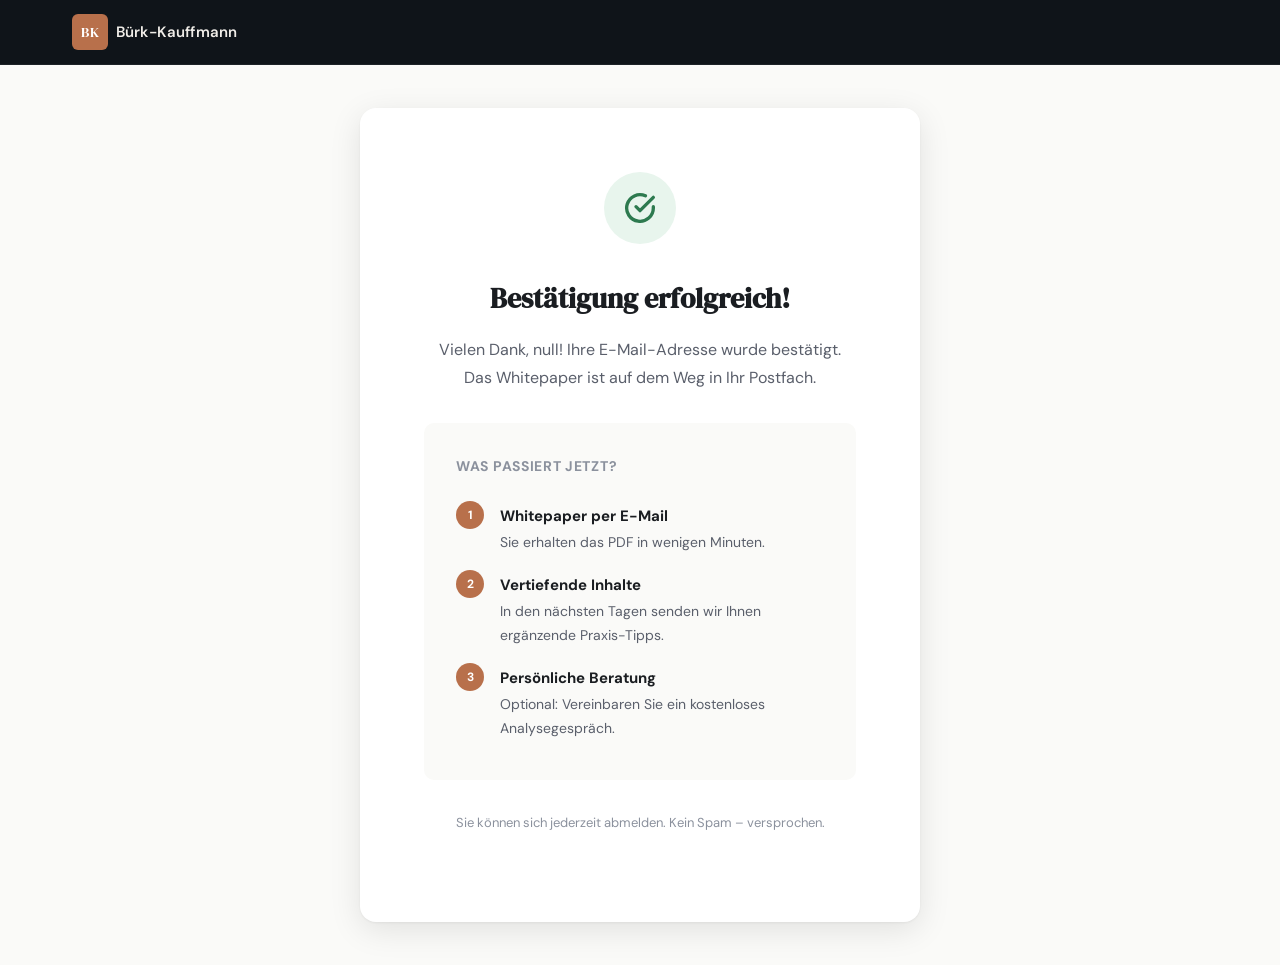
==== bestaetigt.html @ 732329d1 "Initial release: B2B Whitepaper Landingpage mit Brevo-Integration Made-with: Cursor" ====
<!DOCTYPE html>
<html lang="de">
<head>
    <meta charset="UTF-8">
    <meta name="viewport" content="width=device-width, initial-scale=1.0">
    <title>E-Mail bestätigt – Ihr Whitepaper</title>
    <link rel="preconnect" href="https://fonts.googleapis.com">
    <link rel="preconnect" href="https://fonts.gstatic.com" crossorigin>
    <link href="https://fonts.googleapis.com/css2?family=DM+Sans:wght@400;500;600;700&family=DM+Serif+Display&display=swap" rel="stylesheet">
    <link rel="stylesheet" href="css/landing.css">
    <style>
        .confirm-page {
            min-height: 100vh;
            display: flex;
            align-items: center;
            justify-content: center;
            background: var(--clr-bg);
            padding: var(--space-xl);
        }
        .confirm-card {
            background: var(--clr-surface);
            border-radius: var(--radius-lg);
            padding: var(--space-3xl);
            max-width: 560px;
            width: 100%;
            text-align: center;
            box-shadow: var(--shadow-card);
            animation: fadeInUp 0.6s var(--ease) both;
        }
        .confirm-icon {
            width: 72px;
            height: 72px;
            background: var(--clr-success-bg);
            border-radius: 50%;
            display: flex;
            align-items: center;
            justify-content: center;
            margin: 0 auto var(--space-xl);
            color: var(--clr-success);
        }
        .confirm-card h1 {
            font-family: var(--font-display);
            font-size: 1.75rem;
            margin-bottom: var(--space-md);
        }
        .confirm-card p {
            color: var(--clr-text-muted);
            font-size: 1rem;
            line-height: 1.7;
            margin-bottom: var(--space-lg);
        }
        .confirm-steps {
            text-align: left;
            background: var(--clr-bg);
            border-radius: var(--radius-md);
            padding: var(--space-xl);
            margin: var(--space-xl) 0;
        }
        .confirm-steps h3 {
            font-size: 0.875rem;
            font-weight: 700;
            text-transform: uppercase;
            letter-spacing: 0.05em;
            color: var(--clr-text-light);
            margin-bottom: var(--space-md);
        }
        .step {
            display: flex;
            gap: var(--space-md);
            padding: var(--space-sm) 0;
        }
        .step-num {
            flex-shrink: 0;
            width: 28px;
            height: 28px;
            background: var(--clr-accent);
            color: white;
            border-radius: 50%;
            display: flex;
            align-items: center;
            justify-content: center;
            font-size: 0.75rem;
            font-weight: 700;
        }
        .step-text {
            font-size: 0.9375rem;
            color: var(--clr-text);
            padding-top: 3px;
        }
        .step-text strong { display: block; margin-bottom: 2px; }
        .step-text span { color: var(--clr-text-muted); font-size: 0.875rem; }
    </style>
</head>
<body>
    <header class="site-header">
        <div class="container header-inner">
            <div class="logo">
                <span class="logo-mark">BK</span>
                <span class="logo-text">Bürk-Kauffmann</span>
            </div>
        </div>
    </header>

    <div class="confirm-page">
        <div class="confirm-card">
            <div class="confirm-icon">
                <svg width="32" height="32" viewBox="0 0 24 24" fill="none" stroke="currentColor" stroke-width="2.5" stroke-linecap="round" stroke-linejoin="round"><path d="M22 11.08V12a10 10 0 1 1-5.93-9.14"/><polyline points="22 4 12 14.01 9 11.01"/></svg>
            </div>

            <h1>Bestätigung erfolgreich!</h1>
            <p id="welcomeText">
                Vielen Dank für Ihre Bestätigung. Ihr Whitepaper ist auf dem Weg
                in Ihr Postfach.
            </p>

            <div class="confirm-steps">
                <h3>Was passiert jetzt?</h3>
                <div class="step">
                    <span class="step-num">1</span>
                    <div class="step-text">
                        <strong>Whitepaper per E-Mail</strong>
                        <span>Sie erhalten das PDF in wenigen Minuten.</span>
                    </div>
                </div>
                <div class="step">
                    <span class="step-num">2</span>
                    <div class="step-text">
                        <strong>Vertiefende Inhalte</strong>
                        <span>In den nächsten Tagen senden wir Ihnen ergänzende Praxis-Tipps.</span>
                    </div>
                </div>
                <div class="step">
                    <span class="step-num">3</span>
                    <div class="step-text">
                        <strong>Persönliche Beratung</strong>
                        <span>Optional: Vereinbaren Sie ein kostenloses Analysegespräch.</span>
                    </div>
                </div>
            </div>

            <p style="font-size: 0.8125rem; color: var(--clr-text-light);">
                Sie können sich jederzeit abmelden. Kein Spam – versprochen.
            </p>
        </div>
    </div>

    <script>
        var params = new URLSearchParams(window.location.search);
        var name = params.get('name');
        if (name) {
            document.getElementById('welcomeText').textContent =
                'Vielen Dank, ' + name + '! Ihre E-Mail-Adresse wurde bestätigt. Das Whitepaper ist auf dem Weg in Ihr Postfach.';
        }
    </script>

    <!-- Brevo Conversations Chatbot -->
    <script>
    (function(d, w, c) {
        w.BrevoConversationsID = '69a173bff9bed3281e0ba3ab';
        w[c] = w[c] || function() {
            (w[c].q = w[c].q || []).push(arguments);
        };
        var s = d.createElement('script');
        s.async = true;
        s.src = 'https://conversations-widget.brevo.com/brevo-conversations.js';
        if (d.head) d.head.appendChild(s);
    })(document, window, 'BrevoConversations');
    </script>
</body>
</html>
---- css/landing.css ----
/* ═══════════════════════════════════════════════════════════════
   B2B LEADGENERIERUNG – LANDING PAGE STYLES
   Ästhetik: Seriös, Vertrauen, Deutsche Ingenieursqualität
   Palette: Tiefes Anthrazit, warmes Kupfer, reines Weiß
   ═══════════════════════════════════════════════════════════════ */

/* ─── CSS CUSTOM PROPERTIES ─────────────────────────────────── */
:root {
    /* Farben */
    --clr-bg: #FAFAF8;
    --clr-surface: #FFFFFF;
    --clr-text: #1A1D21;
    --clr-text-muted: #5A5F6B;
    --clr-text-light: #8B919D;
    --clr-accent: #B8704B;
    --clr-accent-hover: #A35E3A;
    --clr-accent-soft: #F5EDE8;
    --clr-border: #E4E5E9;
    --clr-border-focus: #B8704B;
    --clr-success: #2D7A4F;
    --clr-success-bg: #E8F5ED;
    --clr-error: #C53030;
    --clr-error-bg: #FEF2F2;
    --clr-hero-bg: #0F1419;
    --clr-hero-text: #F0EDE8;
    --clr-hero-muted: #9BA3AF;

    /* Typografie */
    --font-display: 'DM Serif Display', Georgia, serif;
    --font-body: 'DM Sans', -apple-system, system-ui, sans-serif;

    /* Spacing */
    --space-xs: 0.25rem;
    --space-sm: 0.5rem;
    --space-md: 1rem;
    --space-lg: 1.5rem;
    --space-xl: 2rem;
    --space-2xl: 3rem;
    --space-3xl: 4rem;
    --space-4xl: 6rem;

    /* Radius */
    --radius-sm: 6px;
    --radius-md: 10px;
    --radius-lg: 16px;

    /* Schatten */
    --shadow-sm: 0 1px 3px rgba(0,0,0,0.06);
    --shadow-md: 0 4px 16px rgba(0,0,0,0.08);
    --shadow-lg: 0 12px 40px rgba(0,0,0,0.12);
    --shadow-card: 0 8px 32px rgba(0,0,0,0.10), 0 1px 3px rgba(0,0,0,0.06);

    /* Transitions */
    --ease: cubic-bezier(0.4, 0, 0.2, 1);
}

/* ─── RESET & BASE ──────────────────────────────────────────── */
*, *::before, *::after {
    box-sizing: border-box;
    margin: 0;
    padding: 0;
}

html {
    font-size: 16px;
    scroll-behavior: smooth;
    -webkit-font-smoothing: antialiased;
    -moz-osx-font-smoothing: grayscale;
}

body {
    font-family: var(--font-body);
    color: var(--clr-text);
    background: var(--clr-bg);
    line-height: 1.6;
    min-height: 100vh;
}

.container {
    width: 100%;
    max-width: 1200px;
    margin: 0 auto;
    padding: 0 var(--space-xl);
}

a {
    color: var(--clr-accent);
    text-decoration: none;
    transition: color 0.2s var(--ease);
}
a:hover { color: var(--clr-accent-hover); }

/* ─── HEADER ────────────────────────────────────────────────── */
.site-header {
    position: sticky;
    top: 0;
    z-index: 100;
    background: var(--clr-hero-bg);
    border-bottom: 1px solid rgba(255,255,255,0.06);
    backdrop-filter: blur(12px);
}

.header-inner {
    display: flex;
    align-items: center;
    justify-content: space-between;
    height: 64px;
}

.logo {
    display: flex;
    align-items: center;
    gap: var(--space-sm);
}

.logo-mark {
    display: inline-flex;
    align-items: center;
    justify-content: center;
    width: 36px;
    height: 36px;
    background: var(--clr-accent);
    color: white;
    font-family: var(--font-display);
    font-size: 0.875rem;
    border-radius: var(--radius-sm);
    letter-spacing: 0.5px;
}

.logo-text {
    color: var(--clr-hero-text);
    font-weight: 600;
    font-size: 0.9375rem;
    letter-spacing: 0.01em;
}

.header-tag {
    color: var(--clr-hero-muted);
    font-size: 0.8125rem;
    font-weight: 500;
    padding: var(--space-xs) var(--space-md);
    border: 1px solid rgba(255,255,255,0.1);
    border-radius: 100px;
}

/* ─── HERO SECTION ──────────────────────────────────────────── */
.hero {
    background: var(--clr-hero-bg);
    padding: var(--space-4xl) 0;
    position: relative;
    overflow: hidden;
}

/* Subtiles Hintergrund-Pattern */
.hero::before {
    content: '';
    position: absolute;
    inset: 0;
    background:
        radial-gradient(ellipse 80% 50% at 20% 40%, rgba(184,112,75,0.08) 0%, transparent 60%),
        radial-gradient(ellipse 60% 40% at 80% 60%, rgba(184,112,75,0.04) 0%, transparent 50%);
    pointer-events: none;
}

/* Feines Raster */
.hero::after {
    content: '';
    position: absolute;
    inset: 0;
    background-image:
        linear-gradient(rgba(255,255,255,0.02) 1px, transparent 1px),
        linear-gradient(90deg, rgba(255,255,255,0.02) 1px, transparent 1px);
    background-size: 60px 60px;
    pointer-events: none;
}

.hero-grid {
    display: grid;
    grid-template-columns: 1fr 440px;
    gap: var(--space-3xl);
    align-items: start;
    position: relative;
    z-index: 1;
}

/* ─── HERO CONTENT (Links) ──────────────────────────────────── */
.hero-content {
    padding-top: var(--space-lg);
}

.hero-badge {
    display: inline-block;
    font-size: 0.75rem;
    font-weight: 600;
    letter-spacing: 0.08em;
    text-transform: uppercase;
    color: var(--clr-accent);
    background: rgba(184,112,75,0.12);
    padding: var(--space-xs) var(--space-md);
    border-radius: 100px;
    margin-bottom: var(--space-lg);
    animation: fadeInUp 0.6s var(--ease) both;
}

.hero-title {
    font-family: var(--font-display);
    font-size: clamp(2.25rem, 4vw, 3.25rem);
    color: var(--clr-hero-text);
    line-height: 1.15;
    margin-bottom: var(--space-lg);
    animation: fadeInUp 0.6s var(--ease) 0.1s both;
}

.title-accent {
    display: block;
    color: var(--clr-accent);
}

.hero-subtitle {
    font-size: 1.0625rem;
    color: var(--clr-hero-muted);
    line-height: 1.7;
    max-width: 540px;
    margin-bottom: var(--space-2xl);
    animation: fadeInUp 0.6s var(--ease) 0.2s both;
}

/* ─── BENEFITS ──────────────────────────────────────────────── */
.hero-benefits {
    display: flex;
    flex-direction: column;
    gap: var(--space-md);
    margin-bottom: var(--space-2xl);
    animation: fadeInUp 0.6s var(--ease) 0.3s both;
}

.benefit-item {
    display: flex;
    align-items: flex-start;
    gap: var(--space-md);
}

.benefit-icon {
    flex-shrink: 0;
    display: flex;
    align-items: center;
    justify-content: center;
    width: 32px;
    height: 32px;
    background: rgba(184,112,75,0.15);
    color: var(--clr-accent);
    border-radius: 8px;
    margin-top: 2px;
}

.benefit-item strong {
    display: block;
    color: var(--clr-hero-text);
    font-size: 0.9375rem;
    font-weight: 600;
    margin-bottom: 2px;
}

.benefit-item span {
    color: var(--clr-hero-muted);
    font-size: 0.875rem;
}

/* ─── SOCIAL PROOF ──────────────────────────────────────────── */
.social-proof {
    display: flex;
    align-items: center;
    gap: var(--space-md);
    animation: fadeInUp 0.6s var(--ease) 0.4s both;
}

.proof-avatars {
    display: flex;
}

.avatar {
    width: 32px;
    height: 32px;
    border-radius: 50%;
    color: white;
    font-size: 0.6875rem;
    font-weight: 700;
    display: flex;
    align-items: center;
    justify-content: center;
    border: 2px solid var(--clr-hero-bg);
    margin-left: -8px;
}
.avatar:first-child { margin-left: 0; }

.social-proof p {
    color: var(--clr-hero-muted);
    font-size: 0.8125rem;
}
.social-proof strong {
    color: var(--clr-hero-text);
}

/* ─── FORM CARD (Rechts) ────────────────────────────────────── */
.hero-form-wrapper {
    animation: fadeInUp 0.6s var(--ease) 0.2s both;
}

.form-card {
    background: var(--clr-surface);
    border-radius: var(--radius-lg);
    padding: var(--space-2xl);
    box-shadow: var(--shadow-card);
    border: 1px solid rgba(255,255,255,0.08);
}

.form-header {
    margin-bottom: var(--space-xl);
}

.form-header h2 {
    font-family: var(--font-display);
    font-size: 1.375rem;
    color: var(--clr-text);
    margin-bottom: var(--space-xs);
}

.form-header p {
    color: var(--clr-text-muted);
    font-size: 0.875rem;
}

/* ─── FORM FIELDS ───────────────────────────────────────────── */
.form-row {
    display: grid;
    grid-template-columns: 1fr 1fr;
    gap: var(--space-md);
}

.form-group {
    margin-bottom: var(--space-md);
}

.form-group label {
    display: block;
    font-size: 0.8125rem;
    font-weight: 600;
    color: var(--clr-text);
    margin-bottom: var(--space-xs);
}

.required { color: var(--clr-accent); }

.form-group input[type="text"],
.form-group input[type="email"] {
    width: 100%;
    padding: 0.6875rem 0.875rem;
    font-family: var(--font-body);
    font-size: 0.9375rem;
    color: var(--clr-text);
    background: var(--clr-bg);
    border: 1.5px solid var(--clr-border);
    border-radius: var(--radius-sm);
    outline: none;
    transition: border-color 0.2s var(--ease), box-shadow 0.2s var(--ease);
}

.form-group input::placeholder {
    color: var(--clr-text-light);
}

.form-group input:focus {
    border-color: var(--clr-border-focus);
    box-shadow: 0 0 0 3px rgba(184,112,75,0.12);
}

.form-group input.invalid {
    border-color: var(--clr-error);
    box-shadow: 0 0 0 3px rgba(197,48,48,0.08);
}

.field-error {
    display: block;
    font-size: 0.75rem;
    color: var(--clr-error);
    margin-top: var(--space-xs);
    min-height: 0;
    transition: all 0.2s var(--ease);
}

/* ─── CONSENT CHECKBOX ──────────────────────────────────────── */
.consent-group {
    margin-top: var(--space-sm);
    margin-bottom: var(--space-lg);
}

.checkbox-label {
    display: flex;
    align-items: flex-start;
    gap: var(--space-sm);
    cursor: pointer;
    font-size: 0.8125rem !important;
    font-weight: 400 !important;
}

.checkbox-label input[type="checkbox"] {
    position: absolute;
    opacity: 0;
    width: 0;
    height: 0;
}

.checkbox-custom {
    flex-shrink: 0;
    width: 18px;
    height: 18px;
    border: 2px solid var(--clr-border);
    border-radius: 4px;
    margin-top: 1px;
    transition: all 0.2s var(--ease);
    position: relative;
}

.checkbox-label input:checked + .checkbox-custom {
    background: var(--clr-accent);
    border-color: var(--clr-accent);
}

.checkbox-label input:checked + .checkbox-custom::after {
    content: '';
    position: absolute;
    top: 2px;
    left: 5px;
    width: 5px;
    height: 9px;
    border: solid white;
    border-width: 0 2px 2px 0;
    transform: rotate(45deg);
}

.consent-text {
    color: var(--clr-text-muted);
    line-height: 1.5;
}

.consent-text a {
    text-decoration: underline;
    text-underline-offset: 2px;
}

/* ─── SUBMIT BUTTON ─────────────────────────────────────────── */
.submit-btn {
    width: 100%;
    padding: 0.875rem;
    font-family: var(--font-body);
    font-size: 0.9375rem;
    font-weight: 600;
    color: white;
    background: var(--clr-accent);
    border: none;
    border-radius: var(--radius-sm);
    cursor: pointer;
    transition: all 0.25s var(--ease);
    display: flex;
    align-items: center;
    justify-content: center;
    gap: var(--space-sm);
}

.submit-btn:hover {
    background: var(--clr-accent-hover);
    transform: translateY(-1px);
    box-shadow: 0 4px 12px rgba(184,112,75,0.3);
}

.submit-btn:active {
    transform: translateY(0);
}

.submit-btn:disabled {
    opacity: 0.6;
    cursor: not-allowed;
    transform: none;
}

.spinner {
    animation: spin 1s linear infinite;
}

@keyframes spin {
    from { transform: rotate(0deg); }
    to { transform: rotate(360deg); }
}

/* ─── SUCCESS / ERROR MESSAGES ──────────────────────────────── */
.success-message {
    text-align: center;
    padding: var(--space-xl) 0;
}

.success-icon {
    color: var(--clr-success);
    margin-bottom: var(--space-md);
}

.success-message h3 {
    font-family: var(--font-display);
    font-size: 1.375rem;
    margin-bottom: var(--space-sm);
}

.success-message p {
    color: var(--clr-text-muted);
    font-size: 0.9375rem;
    line-height: 1.6;
}

.success-message .hint {
    font-size: 0.8125rem;
    color: var(--clr-text-light);
    margin-top: var(--space-md);
    padding-top: var(--space-md);
    border-top: 1px solid var(--clr-border);
}

.error-message {
    padding: var(--space-md);
    background: var(--clr-error-bg);
    border: 1px solid rgba(197,48,48,0.15);
    border-radius: var(--radius-sm);
    margin-top: var(--space-md);
}

.error-message p {
    color: var(--clr-error);
    font-size: 0.875rem;
}

/* ─── TRUST SIGNALS ─────────────────────────────────────────── */
.trust-signals {
    display: flex;
    justify-content: center;
    gap: var(--space-xl);
    margin-top: var(--space-lg);
    padding-top: var(--space-md);
}

.trust-item {
    display: flex;
    align-items: center;
    gap: 6px;
    font-size: 0.75rem;
    color: var(--clr-hero-muted);
    font-weight: 500;
}

.trust-item svg {
    opacity: 0.6;
}

/* ─── CONTENT SECTION ───────────────────────────────────────── */
.content-section {
    padding: var(--space-4xl) 0;
    background: var(--clr-surface);
    border-top: 1px solid var(--clr-border);
}

.content-header {
    text-align: center;
    margin-bottom: var(--space-3xl);
}

.content-header h2 {
    font-family: var(--font-display);
    font-size: 1.75rem;
    margin-bottom: var(--space-sm);
}

.content-header p {
    color: var(--clr-text-muted);
    font-size: 1rem;
}

.chapters-grid {
    display: grid;
    grid-template-columns: repeat(4, 1fr);
    gap: var(--space-xl);
}

.chapter-card {
    padding: var(--space-xl);
    border: 1px solid var(--clr-border);
    border-radius: var(--radius-md);
    transition: all 0.3s var(--ease);
}

.chapter-card:hover {
    border-color: var(--clr-accent);
    box-shadow: var(--shadow-md);
    transform: translateY(-2px);
}

.chapter-num {
    display: inline-block;
    font-family: var(--font-display);
    font-size: 2rem;
    color: var(--clr-accent);
    opacity: 0.4;
    margin-bottom: var(--space-sm);
    line-height: 1;
}

.chapter-card h3 {
    font-size: 1rem;
    font-weight: 700;
    margin-bottom: var(--space-sm);
}

.chapter-card p {
    font-size: 0.875rem;
    color: var(--clr-text-muted);
    line-height: 1.6;
}

/* ─── FOOTER ────────────────────────────────────────────────── */
.site-footer {
    background: var(--clr-hero-bg);
    border-top: 1px solid rgba(255,255,255,0.06);
    padding: var(--space-xl) 0;
}

.footer-inner {
    display: flex;
    align-items: center;
    justify-content: space-between;
}

.footer-left {
    display: flex;
    align-items: center;
    gap: var(--space-sm);
    font-size: 0.8125rem;
    color: var(--clr-hero-muted);
}

.footer-divider { opacity: 0.3; }

.footer-links {
    display: flex;
    gap: var(--space-lg);
}

.footer-links a {
    font-size: 0.8125rem;
    color: var(--clr-hero-muted);
    transition: color 0.2s var(--ease);
}
.footer-links a:hover { color: var(--clr-hero-text); }

/* ─── ANIMATIONS ────────────────────────────────────────────── */
@keyframes fadeInUp {
    from {
        opacity: 0;
        transform: translateY(20px);
    }
    to {
        opacity: 1;
        transform: translateY(0);
    }
}

/* ─── RESPONSIVE ────────────────────────────────────────────── */
@media (max-width: 1024px) {
    .hero-grid {
        grid-template-columns: 1fr;
        gap: var(--space-2xl);
    }
    .hero-content {
        padding-top: 0;
        text-align: center;
    }
    .hero-subtitle { margin: 0 auto var(--space-2xl); }
    .hero-benefits { align-items: center; }
    .benefit-item { text-align: left; }
    .social-proof { justify-content: center; }
    .hero-form-wrapper { max-width: 500px; margin: 0 auto; }
    .chapters-grid { grid-template-columns: repeat(2, 1fr); }
}

@media (max-width: 640px) {
    .container { padding: 0 var(--space-md); }
    .hero { padding: var(--space-2xl) 0; }
    .form-row { grid-template-columns: 1fr; }
    .form-card { padding: var(--space-xl); }
    .chapters-grid { grid-template-columns: 1fr; }
    .trust-signals { flex-direction: column; align-items: center; gap: var(--space-sm); }
    .footer-inner { flex-direction: column; gap: var(--space-md); text-align: center; }
    .footer-left { flex-direction: column; }
}
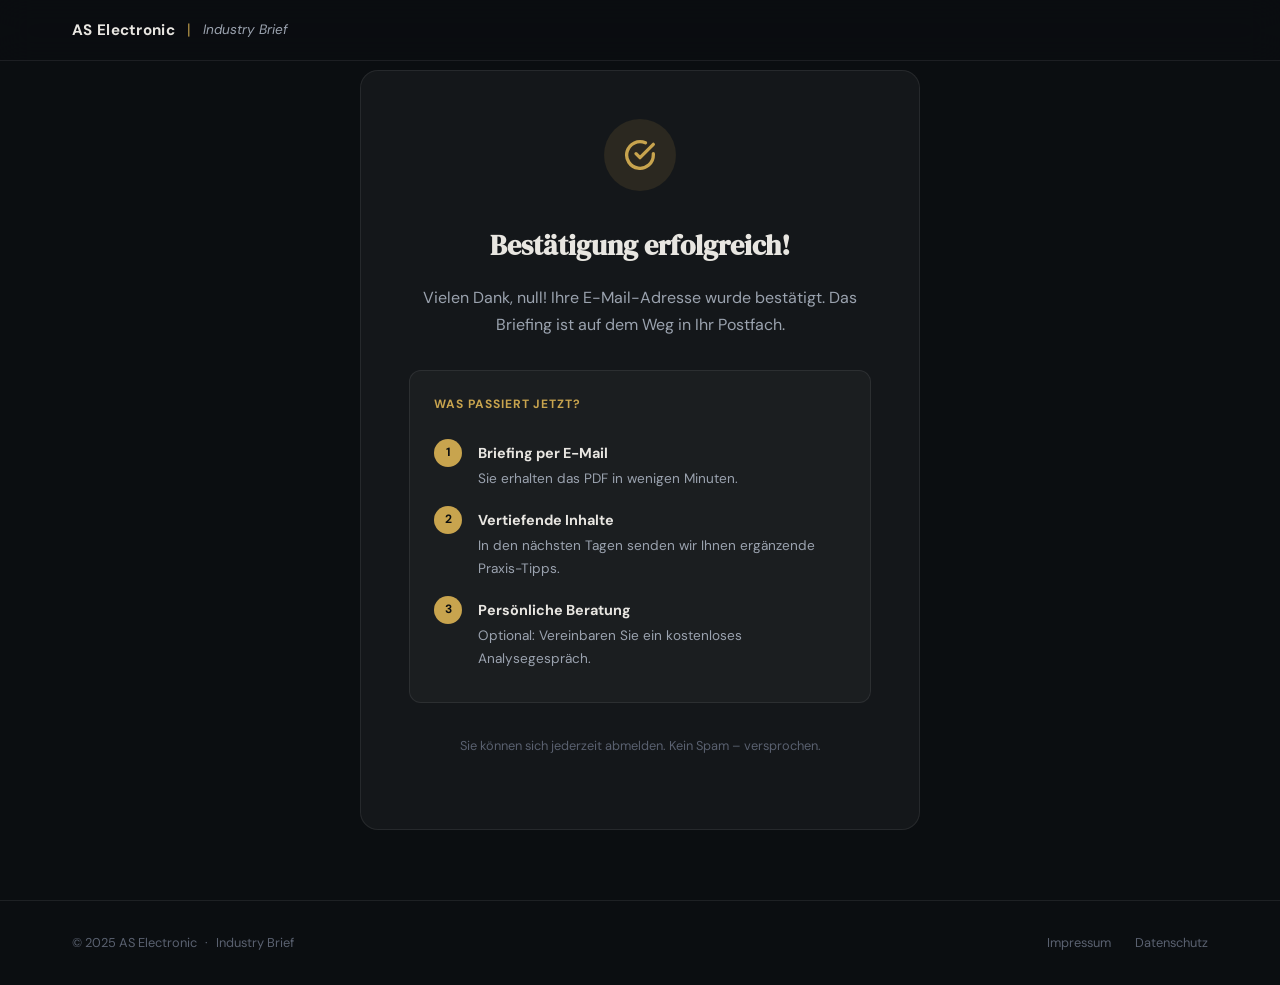
==== commit 13e7f933: "Komplettes Redesign: AS Electronic Industry Brief Landingpage - 9-Section Long-Form Layout mit dunkl" ====
--- a/bestaetigt.html
+++ b/bestaetigt.html
@@ -3,7 +3,7 @@
 <head>
     <meta charset="UTF-8">
     <meta name="viewport" content="width=device-width, initial-scale=1.0">
-    <title>E-Mail bestätigt – Ihr Whitepaper</title>
+    <title>E-Mail bestätigt – AS Electronic Industry Brief</title>
     <link rel="preconnect" href="https://fonts.googleapis.com">
     <link rel="preconnect" href="https://fonts.gstatic.com" crossorigin>
     <link href="https://fonts.googleapis.com/css2?family=DM+Sans:wght@400;500;600;700&family=DM+Serif+Display&display=swap" rel="stylesheet">
@@ -14,67 +14,73 @@
             display: flex;
             align-items: center;
             justify-content: center;
-            background: var(--clr-bg);
-            padding: var(--space-xl);
+            background: var(--bg-dark);
+            padding: 3rem 1rem;
         }
         .confirm-card {
-            background: var(--clr-surface);
+            background: rgba(255,255,255,0.04);
+            border: 1px solid var(--line);
             border-radius: var(--radius-lg);
-            padding: var(--space-3xl);
+            padding: 3rem;
             max-width: 560px;
             width: 100%;
             text-align: center;
-            box-shadow: var(--shadow-card);
-            animation: fadeInUp 0.6s var(--ease) both;
+            animation: fadeInUp 0.6s var(--ease-out) both;
+        }
+        @keyframes fadeInUp {
+            from { opacity: 0; transform: translateY(24px); }
+            to   { opacity: 1; transform: translateY(0); }
         }
         .confirm-icon {
             width: 72px;
             height: 72px;
-            background: var(--clr-success-bg);
+            background: var(--gold-soft);
             border-radius: 50%;
             display: flex;
             align-items: center;
             justify-content: center;
-            margin: 0 auto var(--space-xl);
-            color: var(--clr-success);
+            margin: 0 auto 2rem;
+            color: var(--gold);
         }
         .confirm-card h1 {
             font-family: var(--font-display);
             font-size: 1.75rem;
-            margin-bottom: var(--space-md);
+            color: var(--text-light);
+            margin-bottom: 1rem;
         }
         .confirm-card p {
-            color: var(--clr-text-muted);
+            color: var(--text-muted);
             font-size: 1rem;
             line-height: 1.7;
-            margin-bottom: var(--space-lg);
+            margin-bottom: 1.5rem;
         }
         .confirm-steps {
             text-align: left;
-            background: var(--clr-bg);
+            background: rgba(255,255,255,0.03);
+            border: 1px solid var(--line);
             border-radius: var(--radius-md);
-            padding: var(--space-xl);
-            margin: var(--space-xl) 0;
+            padding: 1.5rem;
+            margin: 2rem 0;
         }
         .confirm-steps h3 {
-            font-size: 0.875rem;
+            font-size: 0.75rem;
             font-weight: 700;
             text-transform: uppercase;
-            letter-spacing: 0.05em;
-            color: var(--clr-text-light);
-            margin-bottom: var(--space-md);
+            letter-spacing: 0.08em;
+            color: var(--gold);
+            margin-bottom: 1rem;
         }
         .step {
             display: flex;
-            gap: var(--space-md);
-            padding: var(--space-sm) 0;
+            gap: 1rem;
+            padding: 0.5rem 0;
         }
         .step-num {
             flex-shrink: 0;
             width: 28px;
             height: 28px;
-            background: var(--clr-accent);
-            color: white;
+            background: var(--gold);
+            color: var(--bg-dark);
             border-radius: 50%;
             display: flex;
             align-items: center;
@@ -83,21 +89,22 @@
             font-weight: 700;
         }
         .step-text {
-            font-size: 0.9375rem;
-            color: var(--clr-text);
+            font-size: 0.9rem;
+            color: var(--text-light);
             padding-top: 3px;
         }
         .step-text strong { display: block; margin-bottom: 2px; }
-        .step-text span { color: var(--clr-text-muted); font-size: 0.875rem; }
+        .step-text span { color: var(--text-muted); font-size: 0.85rem; }
     </style>
 </head>
 <body>
     <header class="site-header">
         <div class="container header-inner">
-            <div class="logo">
-                <span class="logo-mark">BK</span>
-                <span class="logo-text">Bürk-Kauffmann</span>
-            </div>
+            <a href="index.html" class="logo">
+                <span class="logo-mark">AS Electronic</span>
+                <span class="logo-sep">|</span>
+                <span class="logo-sub">Industry Brief</span>
+            </a>
         </div>
     </header>
 
@@ -109,7 +116,7 @@
 
             <h1>Bestätigung erfolgreich!</h1>
             <p id="welcomeText">
-                Vielen Dank für Ihre Bestätigung. Ihr Whitepaper ist auf dem Weg
+                Vielen Dank für Ihre Bestätigung. Das Industry Brief ist auf dem Weg
                 in Ihr Postfach.
             </p>
 
@@ -118,7 +125,7 @@
                 <div class="step">
                     <span class="step-num">1</span>
                     <div class="step-text">
-                        <strong>Whitepaper per E-Mail</strong>
+                        <strong>Briefing per E-Mail</strong>
                         <span>Sie erhalten das PDF in wenigen Minuten.</span>
                     </div>
                 </div>
@@ -138,18 +145,32 @@
                 </div>
             </div>
 
-            <p style="font-size: 0.8125rem; color: var(--clr-text-light);">
+            <p style="font-size:0.8rem; color:var(--text-dim);">
                 Sie können sich jederzeit abmelden. Kein Spam – versprochen.
             </p>
         </div>
     </div>
+
+    <footer class="site-footer">
+        <div class="container footer-inner">
+            <div class="footer-left">
+                <span>&copy; 2025 AS Electronic</span>
+                <span>·</span>
+                <span>Industry Brief</span>
+            </div>
+            <div class="footer-links">
+                <a href="#">Impressum</a>
+                <a href="#">Datenschutz</a>
+            </div>
+        </div>
+    </footer>
 
     <script>
         var params = new URLSearchParams(window.location.search);
         var name = params.get('name');
         if (name) {
             document.getElementById('welcomeText').textContent =
-                'Vielen Dank, ' + name + '! Ihre E-Mail-Adresse wurde bestätigt. Das Whitepaper ist auf dem Weg in Ihr Postfach.';
+                'Vielen Dank, ' + name + '! Ihre E-Mail-Adresse wurde bestätigt. Das Briefing ist auf dem Weg in Ihr Postfach.';
         }
     </script>
 
--- a/css/landing.css
+++ b/css/landing.css
@@ -1,405 +1,617 @@
 /* ═══════════════════════════════════════════════════════════════
-   B2B LEADGENERIERUNG – LANDING PAGE STYLES
-   Ästhetik: Seriös, Vertrauen, Deutsche Ingenieursqualität
-   Palette: Tiefes Anthrazit, warmes Kupfer, reines Weiß
+   AS ELECTRONIC | Industry Brief – Landing Page
+   Palette: Tiefes Schwarz, Gold-Akzent, technisch-serioes
    ═══════════════════════════════════════════════════════════════ */
 
-/* ─── CSS CUSTOM PROPERTIES ─────────────────────────────────── */
 :root {
-    /* Farben */
-    --clr-bg: #FAFAF8;
-    --clr-surface: #FFFFFF;
-    --clr-text: #1A1D21;
-    --clr-text-muted: #5A5F6B;
-    --clr-text-light: #8B919D;
-    --clr-accent: #B8704B;
-    --clr-accent-hover: #A35E3A;
-    --clr-accent-soft: #F5EDE8;
-    --clr-border: #E4E5E9;
-    --clr-border-focus: #B8704B;
-    --clr-success: #2D7A4F;
-    --clr-success-bg: #E8F5ED;
-    --clr-error: #C53030;
-    --clr-error-bg: #FEF2F2;
-    --clr-hero-bg: #0F1419;
-    --clr-hero-text: #F0EDE8;
-    --clr-hero-muted: #9BA3AF;
-
-    /* Typografie */
+    --bg-dark: #0B0E11;
+    --bg-dark2: #12161B;
+    --bg-light: #F7F7F5;
+    --bg-surface: #FFFFFF;
+    --gold: #C8A44E;
+    --gold-hover: #B8933E;
+    --gold-soft: rgba(200,164,78,0.12);
+    --gold-glow: rgba(200,164,78,0.25);
+    --text-light: #E8E6E1;
+    --text-muted: #9BA3AF;
+    --text-dim: #5A6170;
+    --text-dark: #1A1D21;
+    --text-dark-muted: #5A5F6B;
+    --line: rgba(255,255,255,0.08);
+    --line-light: #E4E5E9;
+    --success: #2D7A4F;
+    --success-bg: #E8F5ED;
+    --error: #C53030;
+    --error-bg: #FEF2F2;
+
     --font-display: 'DM Serif Display', Georgia, serif;
     --font-body: 'DM Sans', -apple-system, system-ui, sans-serif;
-
-    /* Spacing */
-    --space-xs: 0.25rem;
-    --space-sm: 0.5rem;
-    --space-md: 1rem;
-    --space-lg: 1.5rem;
-    --space-xl: 2rem;
-    --space-2xl: 3rem;
-    --space-3xl: 4rem;
-    --space-4xl: 6rem;
-
-    /* Radius */
+    --ease: cubic-bezier(0.4, 0, 0.2, 1);
+    --ease-out: cubic-bezier(0, 0, 0.2, 1);
+
     --radius-sm: 6px;
-    --radius-md: 10px;
-    --radius-lg: 16px;
-
-    /* Schatten */
-    --shadow-sm: 0 1px 3px rgba(0,0,0,0.06);
-    --shadow-md: 0 4px 16px rgba(0,0,0,0.08);
-    --shadow-lg: 0 12px 40px rgba(0,0,0,0.12);
-    --shadow-card: 0 8px 32px rgba(0,0,0,0.10), 0 1px 3px rgba(0,0,0,0.06);
-
-    /* Transitions */
-    --ease: cubic-bezier(0.4, 0, 0.2, 1);
-}
-
-/* ─── RESET & BASE ──────────────────────────────────────────── */
-*, *::before, *::after {
-    box-sizing: border-box;
-    margin: 0;
-    padding: 0;
-}
+    --radius-md: 12px;
+    --radius-lg: 18px;
+}
+
+*, *::before, *::after { box-sizing: border-box; margin: 0; padding: 0; }
 
 html {
     font-size: 16px;
     scroll-behavior: smooth;
     -webkit-font-smoothing: antialiased;
-    -moz-osx-font-smoothing: grayscale;
 }
 
 body {
     font-family: var(--font-body);
-    color: var(--clr-text);
-    background: var(--clr-bg);
+    color: var(--text-light);
+    background: var(--bg-dark);
     line-height: 1.6;
-    min-height: 100vh;
 }
 
 .container {
     width: 100%;
     max-width: 1200px;
     margin: 0 auto;
-    padding: 0 var(--space-xl);
-}
-
-a {
-    color: var(--clr-accent);
+    padding: 0 2rem;
+}
+
+a { color: var(--gold); text-decoration: none; transition: color .2s var(--ease); }
+a:hover { color: var(--gold-hover); }
+
+/* ─── HEADER ─────────────────────────────────────────────────── */
+.site-header {
+    position: fixed;
+    top: 0;
+    left: 0;
+    right: 0;
+    z-index: 100;
+    background: rgba(11,14,17,0.85);
+    backdrop-filter: blur(16px);
+    border-bottom: 1px solid var(--line);
+}
+
+.header-inner {
+    display: flex;
+    align-items: center;
+    justify-content: space-between;
+    height: 60px;
+}
+
+.logo {
+    display: flex;
+    align-items: center;
+    gap: 0.6rem;
     text-decoration: none;
-    transition: color 0.2s var(--ease);
-}
-a:hover { color: var(--clr-accent-hover); }
-
-/* ─── HEADER ────────────────────────────────────────────────── */
-.site-header {
-    position: sticky;
-    top: 0;
-    z-index: 100;
-    background: var(--clr-hero-bg);
-    border-bottom: 1px solid rgba(255,255,255,0.06);
-    backdrop-filter: blur(12px);
-}
-
-.header-inner {
-    display: flex;
-    align-items: center;
-    justify-content: space-between;
-    height: 64px;
-}
-
-.logo {
-    display: flex;
-    align-items: center;
-    gap: var(--space-sm);
 }
 
 .logo-mark {
-    display: inline-flex;
+    font-family: var(--font-body);
+    font-weight: 700;
+    font-size: 0.95rem;
+    color: var(--text-light);
+    letter-spacing: 0.02em;
+}
+
+.logo-sep {
+    color: var(--gold);
+    margin: 0 0.15rem;
+    font-weight: 300;
+}
+
+.logo-sub {
+    font-style: italic;
+    font-weight: 400;
+    color: var(--text-muted);
+    font-size: 0.85rem;
+}
+
+.header-cta {
+    font-size: 0.78rem;
+    font-weight: 600;
+    color: var(--gold);
+    border: 1px solid var(--gold-soft);
+    padding: 0.35rem 1rem;
+    border-radius: 100px;
+    transition: all .25s var(--ease);
+    text-decoration: none;
+}
+
+.header-cta:hover {
+    background: var(--gold-soft);
+    color: var(--gold);
+}
+
+/* ─── HERO ───────────────────────────────────────────────────── */
+.hero {
+    min-height: 100vh;
+    display: flex;
     align-items: center;
     justify-content: center;
-    width: 36px;
-    height: 36px;
-    background: var(--clr-accent);
-    color: white;
-    font-family: var(--font-display);
-    font-size: 0.875rem;
-    border-radius: var(--radius-sm);
-    letter-spacing: 0.5px;
-}
-
-.logo-text {
-    color: var(--clr-hero-text);
-    font-weight: 600;
-    font-size: 0.9375rem;
-    letter-spacing: 0.01em;
-}
-
-.header-tag {
-    color: var(--clr-hero-muted);
-    font-size: 0.8125rem;
-    font-weight: 500;
-    padding: var(--space-xs) var(--space-md);
-    border: 1px solid rgba(255,255,255,0.1);
-    border-radius: 100px;
-}
-
-/* ─── HERO SECTION ──────────────────────────────────────────── */
-.hero {
-    background: var(--clr-hero-bg);
-    padding: var(--space-4xl) 0;
+    text-align: center;
+    background: var(--bg-dark);
     position: relative;
     overflow: hidden;
-}
-
-/* Subtiles Hintergrund-Pattern */
+    padding: 6rem 2rem 4rem;
+}
+
 .hero::before {
     content: '';
     position: absolute;
     inset: 0;
     background:
-        radial-gradient(ellipse 80% 50% at 20% 40%, rgba(184,112,75,0.08) 0%, transparent 60%),
-        radial-gradient(ellipse 60% 40% at 80% 60%, rgba(184,112,75,0.04) 0%, transparent 50%);
+        radial-gradient(ellipse 60% 50% at 50% 40%, rgba(200,164,78,0.06) 0%, transparent 70%);
     pointer-events: none;
 }
 
-/* Feines Raster */
 .hero::after {
     content: '';
     position: absolute;
     inset: 0;
     background-image:
-        linear-gradient(rgba(255,255,255,0.02) 1px, transparent 1px),
-        linear-gradient(90deg, rgba(255,255,255,0.02) 1px, transparent 1px);
-    background-size: 60px 60px;
+        linear-gradient(rgba(255,255,255,0.025) 1px, transparent 1px),
+        linear-gradient(90deg, rgba(255,255,255,0.025) 1px, transparent 1px);
+    background-size: 80px 80px;
     pointer-events: none;
 }
 
-.hero-grid {
-    display: grid;
-    grid-template-columns: 1fr 440px;
-    gap: var(--space-3xl);
-    align-items: start;
+.hero-inner {
     position: relative;
     z-index: 1;
-}
-
-/* ─── HERO CONTENT (Links) ──────────────────────────────────── */
-.hero-content {
-    padding-top: var(--space-lg);
+    max-width: 860px;
 }
 
 .hero-badge {
+    display: inline-block;
+    font-size: 0.7rem;
+    font-weight: 600;
+    letter-spacing: 0.12em;
+    text-transform: uppercase;
+    color: var(--gold);
+    background: var(--gold-soft);
+    padding: 0.4rem 1.2rem;
+    border-radius: 100px;
+    margin-bottom: 2rem;
+}
+
+.hero-title {
+    font-family: var(--font-display);
+    font-size: clamp(2.5rem, 6vw, 4.5rem);
+    color: var(--text-light);
+    line-height: 1.1;
+    margin-bottom: 1.5rem;
+}
+
+.hero-title .accent {
+    color: var(--gold);
+}
+
+.hero-subtitle {
+    font-size: clamp(1rem, 2vw, 1.2rem);
+    color: var(--text-muted);
+    line-height: 1.7;
+    max-width: 640px;
+    margin: 0 auto 2.5rem;
+}
+
+.btn-hero {
+    display: inline-flex;
+    align-items: center;
+    gap: 0.5rem;
+    padding: 0.9rem 2.2rem;
+    font-family: var(--font-body);
+    font-size: 0.95rem;
+    font-weight: 600;
+    color: var(--bg-dark);
+    background: var(--gold);
+    border: none;
+    border-radius: var(--radius-sm);
+    cursor: pointer;
+    transition: all .3s var(--ease);
+    text-decoration: none;
+}
+
+.btn-hero:hover {
+    background: var(--gold-hover);
+    color: var(--bg-dark);
+    transform: translateY(-2px);
+    box-shadow: 0 8px 24px var(--gold-glow);
+}
+
+.btn-hero .arrow {
+    transition: transform .3s var(--ease);
+}
+
+.btn-hero:hover .arrow {
+    transform: translateY(3px);
+}
+
+/* ─── SECTION BASE ───────────────────────────────────────────── */
+.section-dark {
+    background: var(--bg-dark2);
+    color: var(--text-light);
+    padding: 6rem 0;
+}
+
+.section-light {
+    background: var(--bg-light);
+    color: var(--text-dark);
+    padding: 6rem 0;
+}
+
+.section-accent {
+    background: linear-gradient(135deg, var(--bg-dark2) 0%, #1a1610 100%);
+    color: var(--text-light);
+    padding: 6rem 0;
+    border-top: 1px solid var(--gold-soft);
+    border-bottom: 1px solid var(--gold-soft);
+}
+
+/* ─── TEASER SECTIONS (abwechselnd) ──────────────────────────── */
+.teaser-grid {
+    display: grid;
+    grid-template-columns: 1fr 1fr;
+    gap: 4rem;
+    align-items: center;
+}
+
+.teaser-grid.reverse .teaser-text { order: 2; }
+.teaser-grid.reverse .teaser-visual { order: 1; }
+
+.teaser-label {
+    font-size: 0.7rem;
+    font-weight: 600;
+    letter-spacing: 0.1em;
+    text-transform: uppercase;
+    color: var(--gold);
+    margin-bottom: 0.8rem;
+}
+
+.teaser-headline {
+    font-family: var(--font-display);
+    font-size: clamp(1.6rem, 3.5vw, 2.6rem);
+    line-height: 1.15;
+    margin-bottom: 1.2rem;
+}
+
+.section-light .teaser-headline { color: var(--text-dark); }
+.section-dark .teaser-headline { color: var(--text-light); }
+
+.teaser-body {
+    font-size: 1.05rem;
+    line-height: 1.8;
+    margin-bottom: 1.5rem;
+}
+
+.section-light .teaser-body { color: var(--text-dark-muted); }
+.section-dark .teaser-body { color: var(--text-muted); }
+
+.teaser-tag {
     display: inline-block;
     font-size: 0.75rem;
     font-weight: 600;
-    letter-spacing: 0.08em;
+    color: var(--gold);
+    border: 1px solid var(--gold-soft);
+    padding: 0.3rem 0.8rem;
+    border-radius: 100px;
+}
+
+.img-placeholder {
+    width: 100%;
+    aspect-ratio: 4/3;
+    background: var(--bg-dark);
+    border: 1px solid var(--line);
+    border-radius: var(--radius-lg);
+    display: flex;
+    align-items: center;
+    justify-content: center;
+    color: var(--text-dim);
+    font-size: 0.8rem;
+    font-weight: 500;
+    letter-spacing: 0.05em;
     text-transform: uppercase;
-    color: var(--clr-accent);
-    background: rgba(184,112,75,0.12);
-    padding: var(--space-xs) var(--space-md);
+    overflow: hidden;
+    position: relative;
+}
+
+.section-light .img-placeholder {
+    background: #EEECEA;
+    border-color: var(--line-light);
+    color: var(--text-dark-muted);
+}
+
+.img-placeholder::before {
+    content: '';
+    position: absolute;
+    inset: 0;
+    background:
+        linear-gradient(135deg, transparent 40%, rgba(200,164,78,0.04) 100%);
+}
+
+/* ─── VIDEO SECTION ──────────────────────────────────────────── */
+.video-wrapper {
+    max-width: 900px;
+    margin: 0 auto;
+}
+
+.video-placeholder {
+    width: 100%;
+    aspect-ratio: 16/9;
+    background: var(--bg-dark);
+    border: 1px solid var(--line);
+    border-radius: var(--radius-lg);
+    display: flex;
+    align-items: center;
+    justify-content: center;
+    cursor: pointer;
+    position: relative;
+    overflow: hidden;
+    transition: border-color .3s var(--ease);
+}
+
+.video-placeholder:hover {
+    border-color: var(--gold-soft);
+}
+
+.play-btn {
+    width: 80px;
+    height: 80px;
+    background: var(--gold);
+    border-radius: 50%;
+    display: flex;
+    align-items: center;
+    justify-content: center;
+    transition: all .3s var(--ease);
+    z-index: 1;
+}
+
+.play-btn svg {
+    margin-left: 4px;
+}
+
+.video-placeholder:hover .play-btn {
+    transform: scale(1.1);
+    box-shadow: 0 0 40px var(--gold-glow);
+}
+
+.video-caption {
+    text-align: center;
+    margin-top: 1.5rem;
+    font-size: 1rem;
+    color: var(--text-muted);
+}
+
+/* ─── STATS / COUNTER ────────────────────────────────────────── */
+.stats-grid {
+    display: grid;
+    grid-template-columns: repeat(4, 1fr);
+    gap: 2rem;
+}
+
+.stat-card {
+    text-align: center;
+    padding: 2rem 1rem;
+}
+
+.stat-number {
+    font-family: var(--font-display);
+    font-size: clamp(2.2rem, 4vw, 3.5rem);
+    color: var(--gold);
+    line-height: 1;
+    margin-bottom: 0.6rem;
+}
+
+.stat-label {
+    font-size: 0.85rem;
+    color: var(--text-dark-muted);
+    line-height: 1.5;
+}
+
+.stat-footnote {
+    text-align: center;
+    font-size: 0.7rem;
+    color: var(--text-dim);
+    margin-top: 1rem;
+}
+
+/* ─── DUAL TEASER CARDS ──────────────────────────────────────── */
+.dual-grid {
+    display: grid;
+    grid-template-columns: 1fr 1fr;
+    gap: 2rem;
+}
+
+.dual-card {
+    background: rgba(255,255,255,0.03);
+    border: 1px solid var(--line);
+    border-radius: var(--radius-lg);
+    padding: 2.5rem;
+    transition: all .35s var(--ease);
+}
+
+.dual-card:hover {
+    border-color: var(--gold-soft);
+    background: rgba(200,164,78,0.04);
+    transform: translateY(-4px);
+}
+
+.dual-card-label {
+    font-size: 0.65rem;
+    font-weight: 600;
+    letter-spacing: 0.1em;
+    text-transform: uppercase;
+    color: var(--gold);
+    margin-bottom: 0.8rem;
+}
+
+.dual-card-title {
+    font-family: var(--font-display);
+    font-size: clamp(1.3rem, 2.5vw, 1.8rem);
+    color: var(--text-light);
+    line-height: 1.2;
+    margin-bottom: 1rem;
+}
+
+.dual-card-body {
+    font-size: 0.92rem;
+    color: var(--text-muted);
+    line-height: 1.7;
+}
+
+.dual-card-tags {
+    display: flex;
+    gap: 0.5rem;
+    flex-wrap: wrap;
+    margin-top: 1.2rem;
+}
+
+.dual-card-tags span {
+    font-size: 0.68rem;
+    color: var(--text-dim);
+    border: 1px solid var(--line);
+    padding: 0.2rem 0.6rem;
     border-radius: 100px;
-    margin-bottom: var(--space-lg);
-    animation: fadeInUp 0.6s var(--ease) both;
-}
-
-.hero-title {
+}
+
+/* ─── LIFECYCLE / FULL-WIDTH QUOTE ───────────────────────────── */
+.quote-section {
+    text-align: center;
+    max-width: 800px;
+    margin: 0 auto;
+}
+
+.quote-headline {
     font-family: var(--font-display);
-    font-size: clamp(2.25rem, 4vw, 3.25rem);
-    color: var(--clr-hero-text);
+    font-size: clamp(1.8rem, 4vw, 3rem);
     line-height: 1.15;
-    margin-bottom: var(--space-lg);
-    animation: fadeInUp 0.6s var(--ease) 0.1s both;
-}
-
-.title-accent {
-    display: block;
-    color: var(--clr-accent);
-}
-
-.hero-subtitle {
-    font-size: 1.0625rem;
-    color: var(--clr-hero-muted);
-    line-height: 1.7;
-    max-width: 540px;
-    margin-bottom: var(--space-2xl);
-    animation: fadeInUp 0.6s var(--ease) 0.2s both;
-}
-
-/* ─── BENEFITS ──────────────────────────────────────────────── */
-.hero-benefits {
-    display: flex;
-    flex-direction: column;
-    gap: var(--space-md);
-    margin-bottom: var(--space-2xl);
-    animation: fadeInUp 0.6s var(--ease) 0.3s both;
-}
-
-.benefit-item {
-    display: flex;
-    align-items: flex-start;
-    gap: var(--space-md);
-}
-
-.benefit-icon {
-    flex-shrink: 0;
-    display: flex;
-    align-items: center;
-    justify-content: center;
-    width: 32px;
-    height: 32px;
-    background: rgba(184,112,75,0.15);
-    color: var(--clr-accent);
-    border-radius: 8px;
-    margin-top: 2px;
-}
-
-.benefit-item strong {
-    display: block;
-    color: var(--clr-hero-text);
-    font-size: 0.9375rem;
-    font-weight: 600;
-    margin-bottom: 2px;
-}
-
-.benefit-item span {
-    color: var(--clr-hero-muted);
-    font-size: 0.875rem;
-}
-
-/* ─── SOCIAL PROOF ──────────────────────────────────────────── */
-.social-proof {
-    display: flex;
-    align-items: center;
-    gap: var(--space-md);
-    animation: fadeInUp 0.6s var(--ease) 0.4s both;
-}
-
-.proof-avatars {
-    display: flex;
-}
-
-.avatar {
-    width: 32px;
-    height: 32px;
-    border-radius: 50%;
-    color: white;
-    font-size: 0.6875rem;
-    font-weight: 700;
-    display: flex;
-    align-items: center;
-    justify-content: center;
-    border: 2px solid var(--clr-hero-bg);
-    margin-left: -8px;
-}
-.avatar:first-child { margin-left: 0; }
-
-.social-proof p {
-    color: var(--clr-hero-muted);
-    font-size: 0.8125rem;
-}
-.social-proof strong {
-    color: var(--clr-hero-text);
-}
-
-/* ─── FORM CARD (Rechts) ────────────────────────────────────── */
-.hero-form-wrapper {
-    animation: fadeInUp 0.6s var(--ease) 0.2s both;
-}
-
+    margin-bottom: 1.5rem;
+}
+
+.section-light .quote-headline { color: var(--text-dark); }
+
+.quote-body {
+    font-size: 1.15rem;
+    line-height: 1.8;
+    margin-bottom: 2rem;
+}
+
+.section-light .quote-body { color: var(--text-dark-muted); }
+
+/* ─── CTA / DOWNLOAD SECTION ────────────────────────────────── */
+.cta-section {
+    background: linear-gradient(160deg, #1a1610 0%, var(--bg-dark2) 50%, #0f1114 100%);
+    padding: 6rem 0;
+    position: relative;
+    overflow: hidden;
+}
+
+.cta-section::before {
+    content: '';
+    position: absolute;
+    top: 0;
+    left: 50%;
+    transform: translateX(-50%);
+    width: 600px;
+    height: 600px;
+    background: radial-gradient(circle, rgba(200,164,78,0.06) 0%, transparent 70%);
+    pointer-events: none;
+}
+
+.cta-inner {
+    max-width: 520px;
+    margin: 0 auto;
+    text-align: center;
+    position: relative;
+    z-index: 1;
+}
+
+.cta-headline {
+    font-family: var(--font-display);
+    font-size: clamp(1.8rem, 3.5vw, 2.8rem);
+    color: var(--text-light);
+    line-height: 1.15;
+    margin-bottom: 1rem;
+}
+
+.cta-sub {
+    color: var(--text-muted);
+    font-size: 1rem;
+    margin-bottom: 2.5rem;
+}
+
+/* ─── FORM ───────────────────────────────────────────────────── */
 .form-card {
-    background: var(--clr-surface);
+    background: rgba(255,255,255,0.04);
+    border: 1px solid var(--line);
     border-radius: var(--radius-lg);
-    padding: var(--space-2xl);
-    box-shadow: var(--shadow-card);
-    border: 1px solid rgba(255,255,255,0.08);
-}
-
-.form-header {
-    margin-bottom: var(--space-xl);
-}
-
-.form-header h2 {
-    font-family: var(--font-display);
-    font-size: 1.375rem;
-    color: var(--clr-text);
-    margin-bottom: var(--space-xs);
-}
-
-.form-header p {
-    color: var(--clr-text-muted);
-    font-size: 0.875rem;
-}
-
-/* ─── FORM FIELDS ───────────────────────────────────────────── */
+    padding: 2.5rem;
+    text-align: left;
+}
+
 .form-row {
     display: grid;
     grid-template-columns: 1fr 1fr;
-    gap: var(--space-md);
+    gap: 1rem;
 }
 
 .form-group {
-    margin-bottom: var(--space-md);
+    margin-bottom: 1rem;
 }
 
 .form-group label {
     display: block;
-    font-size: 0.8125rem;
+    font-size: 0.8rem;
     font-weight: 600;
-    color: var(--clr-text);
-    margin-bottom: var(--space-xs);
-}
-
-.required { color: var(--clr-accent); }
+    color: var(--text-muted);
+    margin-bottom: 0.3rem;
+}
+
+.required { color: var(--gold); }
 
 .form-group input[type="text"],
 .form-group input[type="email"] {
     width: 100%;
-    padding: 0.6875rem 0.875rem;
+    padding: 0.7rem 0.9rem;
     font-family: var(--font-body);
-    font-size: 0.9375rem;
-    color: var(--clr-text);
-    background: var(--clr-bg);
-    border: 1.5px solid var(--clr-border);
+    font-size: 0.9rem;
+    color: var(--text-light);
+    background: rgba(255,255,255,0.06);
+    border: 1px solid var(--line);
     border-radius: var(--radius-sm);
     outline: none;
-    transition: border-color 0.2s var(--ease), box-shadow 0.2s var(--ease);
+    transition: border-color .2s var(--ease), box-shadow .2s var(--ease);
 }
 
 .form-group input::placeholder {
-    color: var(--clr-text-light);
+    color: var(--text-dim);
 }
 
 .form-group input:focus {
-    border-color: var(--clr-border-focus);
-    box-shadow: 0 0 0 3px rgba(184,112,75,0.12);
+    border-color: var(--gold);
+    box-shadow: 0 0 0 3px var(--gold-soft);
 }
 
 .form-group input.invalid {
-    border-color: var(--clr-error);
-    box-shadow: 0 0 0 3px rgba(197,48,48,0.08);
+    border-color: var(--error);
+    box-shadow: 0 0 0 3px rgba(197,48,48,0.15);
 }
 
 .field-error {
     display: block;
-    font-size: 0.75rem;
-    color: var(--clr-error);
-    margin-top: var(--space-xs);
-    min-height: 0;
-    transition: all 0.2s var(--ease);
-}
-
-/* ─── CONSENT CHECKBOX ──────────────────────────────────────── */
-.consent-group {
-    margin-top: var(--space-sm);
-    margin-bottom: var(--space-lg);
-}
+    font-size: 0.72rem;
+    color: var(--error);
+    margin-top: 0.25rem;
+}
+
+/* Consent */
+.consent-group { margin-top: 0.5rem; margin-bottom: 1.2rem; }
 
 .checkbox-label {
     display: flex;
     align-items: flex-start;
-    gap: var(--space-sm);
+    gap: 0.5rem;
     cursor: pointer;
-    font-size: 0.8125rem !important;
+    font-size: 0.78rem !important;
     font-weight: 400 !important;
 }
 
@@ -414,16 +626,16 @@
     flex-shrink: 0;
     width: 18px;
     height: 18px;
-    border: 2px solid var(--clr-border);
+    border: 2px solid var(--line);
     border-radius: 4px;
     margin-top: 1px;
-    transition: all 0.2s var(--ease);
+    transition: all .2s var(--ease);
     position: relative;
 }
 
 .checkbox-label input:checked + .checkbox-custom {
-    background: var(--clr-accent);
-    border-color: var(--clr-accent);
+    background: var(--gold);
+    border-color: var(--gold);
 }
 
 .checkbox-label input:checked + .checkbox-custom::after {
@@ -433,200 +645,115 @@
     left: 5px;
     width: 5px;
     height: 9px;
-    border: solid white;
+    border: solid var(--bg-dark);
     border-width: 0 2px 2px 0;
     transform: rotate(45deg);
 }
 
 .consent-text {
-    color: var(--clr-text-muted);
+    color: var(--text-dim);
     line-height: 1.5;
 }
 
 .consent-text a {
+    color: var(--gold);
     text-decoration: underline;
     text-underline-offset: 2px;
 }
 
-/* ─── SUBMIT BUTTON ─────────────────────────────────────────── */
+/* Submit */
 .submit-btn {
     width: 100%;
-    padding: 0.875rem;
+    padding: 0.9rem;
     font-family: var(--font-body);
-    font-size: 0.9375rem;
+    font-size: 0.95rem;
     font-weight: 600;
-    color: white;
-    background: var(--clr-accent);
+    color: var(--bg-dark);
+    background: var(--gold);
     border: none;
     border-radius: var(--radius-sm);
     cursor: pointer;
-    transition: all 0.25s var(--ease);
+    transition: all .25s var(--ease);
     display: flex;
     align-items: center;
     justify-content: center;
-    gap: var(--space-sm);
+    gap: 0.5rem;
 }
 
 .submit-btn:hover {
-    background: var(--clr-accent-hover);
+    background: var(--gold-hover);
     transform: translateY(-1px);
-    box-shadow: 0 4px 12px rgba(184,112,75,0.3);
-}
-
-.submit-btn:active {
-    transform: translateY(0);
+    box-shadow: 0 4px 16px var(--gold-glow);
 }
 
 .submit-btn:disabled {
-    opacity: 0.6;
+    opacity: 0.5;
     cursor: not-allowed;
     transform: none;
 }
 
-.spinner {
-    animation: spin 1s linear infinite;
-}
-
-@keyframes spin {
-    from { transform: rotate(0deg); }
-    to { transform: rotate(360deg); }
-}
-
-/* ─── SUCCESS / ERROR MESSAGES ──────────────────────────────── */
+.spinner { animation: spin 1s linear infinite; }
+@keyframes spin { to { transform: rotate(360deg); } }
+
+/* Success / Error */
 .success-message {
     text-align: center;
-    padding: var(--space-xl) 0;
-}
-
-.success-icon {
-    color: var(--clr-success);
-    margin-bottom: var(--space-md);
-}
+    padding: 2rem 0;
+}
+
+.success-icon { color: var(--success); margin-bottom: 1rem; }
 
 .success-message h3 {
     font-family: var(--font-display);
-    font-size: 1.375rem;
-    margin-bottom: var(--space-sm);
-}
-
-.success-message p {
-    color: var(--clr-text-muted);
-    font-size: 0.9375rem;
-    line-height: 1.6;
-}
+    font-size: 1.4rem;
+    color: var(--text-light);
+    margin-bottom: 0.5rem;
+}
+
+.success-message p { color: var(--text-muted); font-size: 0.9rem; line-height: 1.6; }
 
 .success-message .hint {
-    font-size: 0.8125rem;
-    color: var(--clr-text-light);
-    margin-top: var(--space-md);
-    padding-top: var(--space-md);
-    border-top: 1px solid var(--clr-border);
+    font-size: 0.78rem;
+    color: var(--text-dim);
+    margin-top: 1rem;
+    padding-top: 1rem;
+    border-top: 1px solid var(--line);
 }
 
 .error-message {
-    padding: var(--space-md);
-    background: var(--clr-error-bg);
+    padding: 0.8rem;
+    background: var(--error-bg);
     border: 1px solid rgba(197,48,48,0.15);
     border-radius: var(--radius-sm);
-    margin-top: var(--space-md);
-}
-
-.error-message p {
-    color: var(--clr-error);
-    font-size: 0.875rem;
-}
-
-/* ─── TRUST SIGNALS ─────────────────────────────────────────── */
+    margin-top: 1rem;
+}
+
+.error-message p { color: var(--error); font-size: 0.85rem; }
+
+/* Trust signals */
 .trust-signals {
     display: flex;
     justify-content: center;
-    gap: var(--space-xl);
-    margin-top: var(--space-lg);
-    padding-top: var(--space-md);
+    gap: 2rem;
+    margin-top: 1.5rem;
 }
 
 .trust-item {
     display: flex;
     align-items: center;
     gap: 6px;
-    font-size: 0.75rem;
-    color: var(--clr-hero-muted);
+    font-size: 0.72rem;
+    color: var(--text-dim);
     font-weight: 500;
 }
 
-.trust-item svg {
-    opacity: 0.6;
-}
-
-/* ─── CONTENT SECTION ───────────────────────────────────────── */
-.content-section {
-    padding: var(--space-4xl) 0;
-    background: var(--clr-surface);
-    border-top: 1px solid var(--clr-border);
-}
-
-.content-header {
-    text-align: center;
-    margin-bottom: var(--space-3xl);
-}
-
-.content-header h2 {
-    font-family: var(--font-display);
-    font-size: 1.75rem;
-    margin-bottom: var(--space-sm);
-}
-
-.content-header p {
-    color: var(--clr-text-muted);
-    font-size: 1rem;
-}
-
-.chapters-grid {
-    display: grid;
-    grid-template-columns: repeat(4, 1fr);
-    gap: var(--space-xl);
-}
-
-.chapter-card {
-    padding: var(--space-xl);
-    border: 1px solid var(--clr-border);
-    border-radius: var(--radius-md);
-    transition: all 0.3s var(--ease);
-}
-
-.chapter-card:hover {
-    border-color: var(--clr-accent);
-    box-shadow: var(--shadow-md);
-    transform: translateY(-2px);
-}
-
-.chapter-num {
-    display: inline-block;
-    font-family: var(--font-display);
-    font-size: 2rem;
-    color: var(--clr-accent);
-    opacity: 0.4;
-    margin-bottom: var(--space-sm);
-    line-height: 1;
-}
-
-.chapter-card h3 {
-    font-size: 1rem;
-    font-weight: 700;
-    margin-bottom: var(--space-sm);
-}
-
-.chapter-card p {
-    font-size: 0.875rem;
-    color: var(--clr-text-muted);
-    line-height: 1.6;
-}
-
-/* ─── FOOTER ────────────────────────────────────────────────── */
+.trust-item svg { opacity: 0.5; }
+
+/* ─── FOOTER ─────────────────────────────────────────────────── */
 .site-footer {
-    background: var(--clr-hero-bg);
-    border-top: 1px solid rgba(255,255,255,0.06);
-    padding: var(--space-xl) 0;
+    background: var(--bg-dark);
+    border-top: 1px solid var(--line);
+    padding: 2rem 0;
 }
 
 .footer-inner {
@@ -638,62 +765,65 @@
 .footer-left {
     display: flex;
     align-items: center;
-    gap: var(--space-sm);
-    font-size: 0.8125rem;
-    color: var(--clr-hero-muted);
-}
-
-.footer-divider { opacity: 0.3; }
+    gap: 0.5rem;
+    font-size: 0.8rem;
+    color: var(--text-dim);
+}
 
 .footer-links {
     display: flex;
-    gap: var(--space-lg);
+    gap: 1.5rem;
 }
 
 .footer-links a {
-    font-size: 0.8125rem;
-    color: var(--clr-hero-muted);
-    transition: color 0.2s var(--ease);
-}
-.footer-links a:hover { color: var(--clr-hero-text); }
-
-/* ─── ANIMATIONS ────────────────────────────────────────────── */
-@keyframes fadeInUp {
-    from {
-        opacity: 0;
-        transform: translateY(20px);
+    font-size: 0.8rem;
+    color: var(--text-dim);
+    transition: color .2s var(--ease);
+}
+
+.footer-links a:hover { color: var(--text-light); }
+
+/* ─── SCROLL ANIMATIONS ─────────────────────────────────────── */
+[data-animate] {
+    opacity: 0;
+    transition: opacity 0.8s var(--ease-out), transform 0.8s var(--ease-out);
+}
+
+[data-animate="fadeUp"] { transform: translateY(40px); }
+[data-animate="slideLeft"] { transform: translateX(-60px); }
+[data-animate="slideRight"] { transform: translateX(60px); }
+[data-animate="scaleIn"] { transform: scale(0.92); }
+
+[data-animate].visible {
+    opacity: 1;
+    transform: translateY(0) translateX(0) scale(1);
+}
+
+.stagger-1 { transition-delay: 0.1s; }
+.stagger-2 { transition-delay: 0.2s; }
+.stagger-3 { transition-delay: 0.3s; }
+.stagger-4 { transition-delay: 0.4s; }
+
+/* ─── RESPONSIVE ─────────────────────────────────────────────── */
+@media (max-width: 1024px) {
+    .teaser-grid {
+        grid-template-columns: 1fr;
+        gap: 2rem;
     }
-    to {
-        opacity: 1;
-        transform: translateY(0);
-    }
-}
-
-/* ─── RESPONSIVE ────────────────────────────────────────────── */
-@media (max-width: 1024px) {
-    .hero-grid {
-        grid-template-columns: 1fr;
-        gap: var(--space-2xl);
-    }
-    .hero-content {
-        padding-top: 0;
-        text-align: center;
-    }
-    .hero-subtitle { margin: 0 auto var(--space-2xl); }
-    .hero-benefits { align-items: center; }
-    .benefit-item { text-align: left; }
-    .social-proof { justify-content: center; }
-    .hero-form-wrapper { max-width: 500px; margin: 0 auto; }
-    .chapters-grid { grid-template-columns: repeat(2, 1fr); }
+    .teaser-grid.reverse .teaser-text { order: 1; }
+    .teaser-grid.reverse .teaser-visual { order: 2; }
+    .dual-grid { grid-template-columns: 1fr; }
+    .stats-grid { grid-template-columns: repeat(2, 1fr); }
 }
 
 @media (max-width: 640px) {
-    .container { padding: 0 var(--space-md); }
-    .hero { padding: var(--space-2xl) 0; }
+    .container { padding: 0 1rem; }
+    .hero { padding: 5rem 1rem 3rem; }
+    .section-dark, .section-light, .section-accent, .cta-section { padding: 4rem 0; }
     .form-row { grid-template-columns: 1fr; }
-    .form-card { padding: var(--space-xl); }
-    .chapters-grid { grid-template-columns: 1fr; }
-    .trust-signals { flex-direction: column; align-items: center; gap: var(--space-sm); }
-    .footer-inner { flex-direction: column; gap: var(--space-md); text-align: center; }
-    .footer-left { flex-direction: column; }
-}
+    .form-card { padding: 1.5rem; }
+    .stats-grid { grid-template-columns: 1fr 1fr; gap: 1rem; }
+    .trust-signals { flex-direction: column; align-items: center; gap: 0.5rem; }
+    .footer-inner { flex-direction: column; gap: 1rem; text-align: center; }
+    .header-cta { display: none; }
+}
